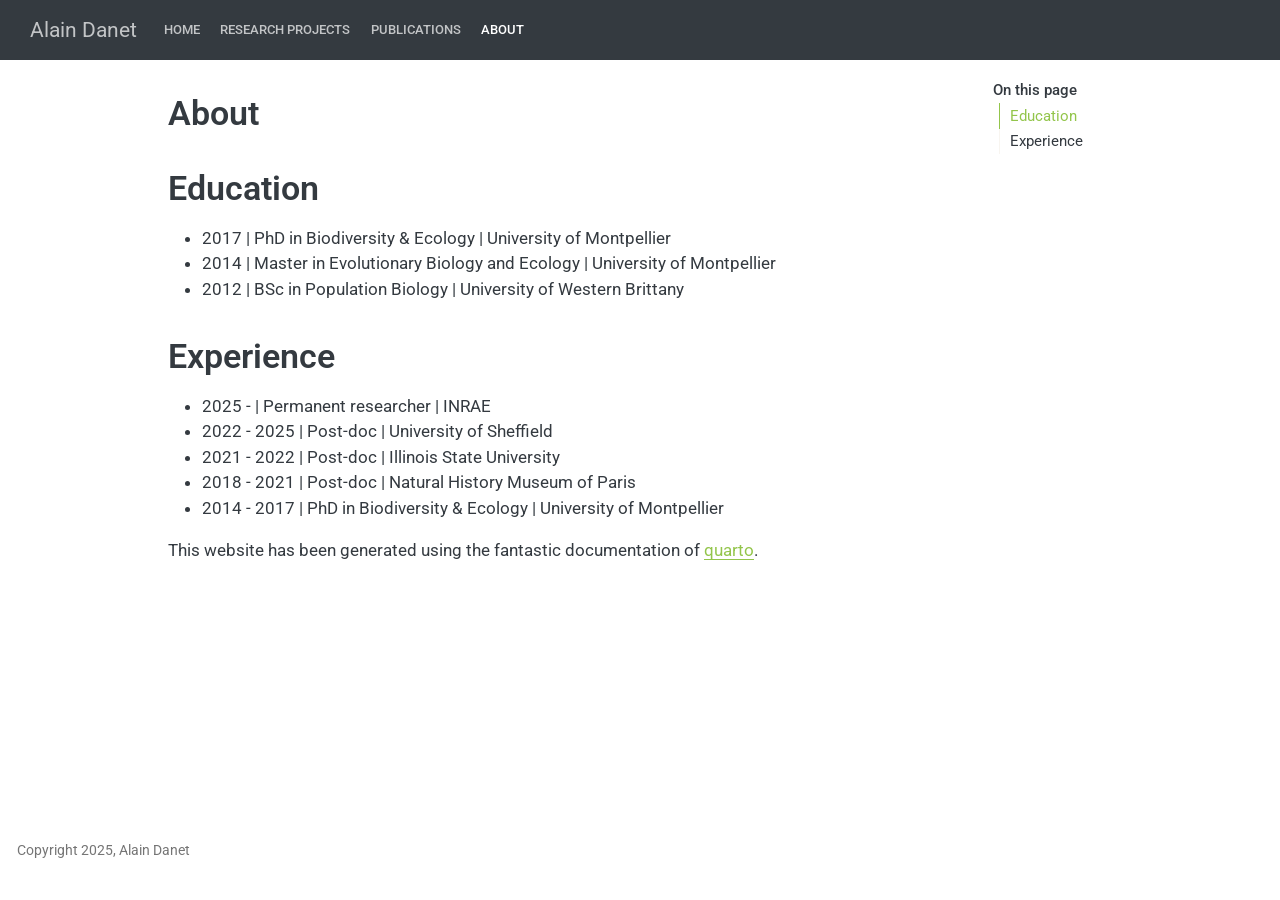
==== docs/about.html @ 9a88ab3a "first launch of website" ====
<!DOCTYPE html>
<html xmlns="http://www.w3.org/1999/xhtml" lang="en" xml:lang="en"><head>

<meta charset="utf-8">
<meta name="generator" content="quarto-1.4.549">

<meta name="viewport" content="width=device-width, initial-scale=1.0, user-scalable=yes">


<title>Alain Danet - About</title>
<style>
code{white-space: pre-wrap;}
span.smallcaps{font-variant: small-caps;}
div.columns{display: flex; gap: min(4vw, 1.5em);}
div.column{flex: auto; overflow-x: auto;}
div.hanging-indent{margin-left: 1.5em; text-indent: -1.5em;}
ul.task-list{list-style: none;}
ul.task-list li input[type="checkbox"] {
  width: 0.8em;
  margin: 0 0.8em 0.2em -1em; /* quarto-specific, see https://github.com/quarto-dev/quarto-cli/issues/4556 */ 
  vertical-align: middle;
}
</style>


<script src="site_libs/quarto-nav/quarto-nav.js"></script>
<script src="site_libs/quarto-nav/headroom.min.js"></script>
<script src="site_libs/clipboard/clipboard.min.js"></script>
<script src="site_libs/quarto-search/autocomplete.umd.js"></script>
<script src="site_libs/quarto-search/fuse.min.js"></script>
<script src="site_libs/quarto-search/quarto-search.js"></script>
<meta name="quarto:offset" content="./">
<link href="./img/logo.png" rel="icon" type="image/png">
<script src="site_libs/quarto-html/quarto.js"></script>
<script src="site_libs/quarto-html/popper.min.js"></script>
<script src="site_libs/quarto-html/tippy.umd.min.js"></script>
<script src="site_libs/quarto-html/anchor.min.js"></script>
<link href="site_libs/quarto-html/tippy.css" rel="stylesheet">
<link href="site_libs/quarto-html/quarto-syntax-highlighting.css" rel="stylesheet" id="quarto-text-highlighting-styles">
<script src="site_libs/bootstrap/bootstrap.min.js"></script>
<link href="site_libs/bootstrap/bootstrap-icons.css" rel="stylesheet">
<link href="site_libs/bootstrap/bootstrap.min.css" rel="stylesheet" id="quarto-bootstrap" data-mode="light">
<script id="quarto-search-options" type="application/json">{
  "location": "navbar",
  "copy-button": false,
  "collapse-after": 3,
  "panel-placement": "end",
  "type": "overlay",
  "limit": 50,
  "keyboard-shortcut": [
    "f",
    "/",
    "s"
  ],
  "show-item-context": false,
  "language": {
    "search-no-results-text": "No results",
    "search-matching-documents-text": "matching documents",
    "search-copy-link-title": "Copy link to search",
    "search-hide-matches-text": "Hide additional matches",
    "search-more-match-text": "more match in this document",
    "search-more-matches-text": "more matches in this document",
    "search-clear-button-title": "Clear",
    "search-text-placeholder": "",
    "search-detached-cancel-button-title": "Cancel",
    "search-submit-button-title": "Submit",
    "search-label": "Search"
  }
}</script>


<link rel="stylesheet" href="styles.css">
</head>

<body class="nav-fixed">

<div id="quarto-search-results"></div>
  <header id="quarto-header" class="headroom fixed-top">
    <nav class="navbar navbar-expand-lg " data-bs-theme="dark">
      <div class="navbar-container container-fluid">
      <div class="navbar-brand-container mx-auto">
    <a class="navbar-brand" href="./index.html">
    <span class="navbar-title">Alain Danet</span>
    </a>
  </div>
            <div id="quarto-search" class="" title="Search"></div>
          <button class="navbar-toggler" type="button" data-bs-toggle="collapse" data-bs-target="#navbarCollapse" aria-controls="navbarCollapse" aria-expanded="false" aria-label="Toggle navigation" onclick="if (window.quartoToggleHeadroom) { window.quartoToggleHeadroom(); }">
  <span class="navbar-toggler-icon"></span>
</button>
          <div class="collapse navbar-collapse" id="navbarCollapse">
            <ul class="navbar-nav navbar-nav-scroll me-auto">
  <li class="nav-item">
    <a class="nav-link" href="./index.html"> 
<span class="menu-text">Home</span></a>
  </li>  
  <li class="nav-item">
    <a class="nav-link" href="./project.html"> 
<span class="menu-text">Research projects</span></a>
  </li>  
  <li class="nav-item">
    <a class="nav-link" href="./publications.html"> 
<span class="menu-text">Publications</span></a>
  </li>  
  <li class="nav-item">
    <a class="nav-link active" href="./about.html" aria-current="page"> 
<span class="menu-text">About</span></a>
  </li>  
</ul>
          </div> <!-- /navcollapse -->
          <div class="quarto-navbar-tools">
</div>
      </div> <!-- /container-fluid -->
    </nav>
</header>
<!-- content -->
<div id="quarto-content" class="quarto-container page-columns page-rows-contents page-layout-article page-navbar">
<!-- sidebar -->
<!-- margin-sidebar -->
    <div id="quarto-margin-sidebar" class="sidebar margin-sidebar">
        <nav id="TOC" role="doc-toc" class="toc-active">
    <h2 id="toc-title">On this page</h2>
   
  <ul>
  <li><a href="#education" id="toc-education" class="nav-link active" data-scroll-target="#education">Education</a></li>
  <li><a href="#experience" id="toc-experience" class="nav-link" data-scroll-target="#experience">Experience</a></li>
  </ul>
</nav>
    </div>
<!-- main -->
<main class="content" id="quarto-document-content">

<header id="title-block-header" class="quarto-title-block default">
<div class="quarto-title">
<h1 class="title">About</h1>
</div>



<div class="quarto-title-meta">

    
  
    
  </div>
  


</header>


<section id="education" class="level1">
<h1>Education</h1>
<ul>
<li>2017 | PhD in Biodiversity &amp; Ecology | University of Montpellier</li>
<li>2014 | Master in Evolutionary Biology and Ecology | University of Montpellier</li>
<li>2012 | BSc in Population Biology | University of Western Brittany</li>
</ul>
</section>
<section id="experience" class="level1">
<h1>Experience</h1>
<ul>
<li>2025 - | Permanent researcher | INRAE</li>
<li>2022 - 2025 | Post-doc | University of Sheffield</li>
<li>2021 - 2022 | Post-doc | Illinois State University</li>
<li>2018 - 2021 | Post-doc | Natural History Museum of Paris</li>
<li>2014 - 2017 | PhD in Biodiversity &amp; Ecology | University of Montpellier</li>
</ul>
<p>This website has been generated using the fantastic documentation of <a href="https://quarto.org/docs/websites/">quarto</a>.</p>


</section>

</main> <!-- /main -->
<script id="quarto-html-after-body" type="application/javascript">
window.document.addEventListener("DOMContentLoaded", function (event) {
  const toggleBodyColorMode = (bsSheetEl) => {
    const mode = bsSheetEl.getAttribute("data-mode");
    const bodyEl = window.document.querySelector("body");
    if (mode === "dark") {
      bodyEl.classList.add("quarto-dark");
      bodyEl.classList.remove("quarto-light");
    } else {
      bodyEl.classList.add("quarto-light");
      bodyEl.classList.remove("quarto-dark");
    }
  }
  const toggleBodyColorPrimary = () => {
    const bsSheetEl = window.document.querySelector("link#quarto-bootstrap");
    if (bsSheetEl) {
      toggleBodyColorMode(bsSheetEl);
    }
  }
  toggleBodyColorPrimary();  
  const icon = "";
  const anchorJS = new window.AnchorJS();
  anchorJS.options = {
    placement: 'right',
    icon: icon
  };
  anchorJS.add('.anchored');
  const isCodeAnnotation = (el) => {
    for (const clz of el.classList) {
      if (clz.startsWith('code-annotation-')) {                     
        return true;
      }
    }
    return false;
  }
  const clipboard = new window.ClipboardJS('.code-copy-button', {
    text: function(trigger) {
      const codeEl = trigger.previousElementSibling.cloneNode(true);
      for (const childEl of codeEl.children) {
        if (isCodeAnnotation(childEl)) {
          childEl.remove();
        }
      }
      return codeEl.innerText;
    }
  });
  clipboard.on('success', function(e) {
    // button target
    const button = e.trigger;
    // don't keep focus
    button.blur();
    // flash "checked"
    button.classList.add('code-copy-button-checked');
    var currentTitle = button.getAttribute("title");
    button.setAttribute("title", "Copied!");
    let tooltip;
    if (window.bootstrap) {
      button.setAttribute("data-bs-toggle", "tooltip");
      button.setAttribute("data-bs-placement", "left");
      button.setAttribute("data-bs-title", "Copied!");
      tooltip = new bootstrap.Tooltip(button, 
        { trigger: "manual", 
          customClass: "code-copy-button-tooltip",
          offset: [0, -8]});
      tooltip.show();    
    }
    setTimeout(function() {
      if (tooltip) {
        tooltip.hide();
        button.removeAttribute("data-bs-title");
        button.removeAttribute("data-bs-toggle");
        button.removeAttribute("data-bs-placement");
      }
      button.setAttribute("title", currentTitle);
      button.classList.remove('code-copy-button-checked');
    }, 1000);
    // clear code selection
    e.clearSelection();
  });
  function tippyHover(el, contentFn, onTriggerFn, onUntriggerFn) {
    const config = {
      allowHTML: true,
      maxWidth: 500,
      delay: 100,
      arrow: false,
      appendTo: function(el) {
          return el.parentElement;
      },
      interactive: true,
      interactiveBorder: 10,
      theme: 'quarto',
      placement: 'bottom-start',
    };
    if (contentFn) {
      config.content = contentFn;
    }
    if (onTriggerFn) {
      config.onTrigger = onTriggerFn;
    }
    if (onUntriggerFn) {
      config.onUntrigger = onUntriggerFn;
    }
    window.tippy(el, config); 
  }
  const noterefs = window.document.querySelectorAll('a[role="doc-noteref"]');
  for (var i=0; i<noterefs.length; i++) {
    const ref = noterefs[i];
    tippyHover(ref, function() {
      // use id or data attribute instead here
      let href = ref.getAttribute('data-footnote-href') || ref.getAttribute('href');
      try { href = new URL(href).hash; } catch {}
      const id = href.replace(/^#\/?/, "");
      const note = window.document.getElementById(id);
      return note.innerHTML;
    });
  }
  const xrefs = window.document.querySelectorAll('a.quarto-xref');
  const processXRef = (id, note) => {
    // Strip column container classes
    const stripColumnClz = (el) => {
      el.classList.remove("page-full", "page-columns");
      if (el.children) {
        for (const child of el.children) {
          stripColumnClz(child);
        }
      }
    }
    stripColumnClz(note)
    if (id === null || id.startsWith('sec-')) {
      // Special case sections, only their first couple elements
      const container = document.createElement("div");
      if (note.children && note.children.length > 2) {
        container.appendChild(note.children[0].cloneNode(true));
        for (let i = 1; i < note.children.length; i++) {
          const child = note.children[i];
          if (child.tagName === "P" && child.innerText === "") {
            continue;
          } else {
            container.appendChild(child.cloneNode(true));
            break;
          }
        }
        if (window.Quarto?.typesetMath) {
          window.Quarto.typesetMath(container);
        }
        return container.innerHTML
      } else {
        if (window.Quarto?.typesetMath) {
          window.Quarto.typesetMath(note);
        }
        return note.innerHTML;
      }
    } else {
      // Remove any anchor links if they are present
      const anchorLink = note.querySelector('a.anchorjs-link');
      if (anchorLink) {
        anchorLink.remove();
      }
      if (window.Quarto?.typesetMath) {
        window.Quarto.typesetMath(note);
      }
      // TODO in 1.5, we should make sure this works without a callout special case
      if (note.classList.contains("callout")) {
        return note.outerHTML;
      } else {
        return note.innerHTML;
      }
    }
  }
  for (var i=0; i<xrefs.length; i++) {
    const xref = xrefs[i];
    tippyHover(xref, undefined, function(instance) {
      instance.disable();
      let url = xref.getAttribute('href');
      let hash = undefined; 
      if (url.startsWith('#')) {
        hash = url;
      } else {
        try { hash = new URL(url).hash; } catch {}
      }
      if (hash) {
        const id = hash.replace(/^#\/?/, "");
        const note = window.document.getElementById(id);
        if (note !== null) {
          try {
            const html = processXRef(id, note.cloneNode(true));
            instance.setContent(html);
          } finally {
            instance.enable();
            instance.show();
          }
        } else {
          // See if we can fetch this
          fetch(url.split('#')[0])
          .then(res => res.text())
          .then(html => {
            const parser = new DOMParser();
            const htmlDoc = parser.parseFromString(html, "text/html");
            const note = htmlDoc.getElementById(id);
            if (note !== null) {
              const html = processXRef(id, note);
              instance.setContent(html);
            } 
          }).finally(() => {
            instance.enable();
            instance.show();
          });
        }
      } else {
        // See if we can fetch a full url (with no hash to target)
        // This is a special case and we should probably do some content thinning / targeting
        fetch(url)
        .then(res => res.text())
        .then(html => {
          const parser = new DOMParser();
          const htmlDoc = parser.parseFromString(html, "text/html");
          const note = htmlDoc.querySelector('main.content');
          if (note !== null) {
            // This should only happen for chapter cross references
            // (since there is no id in the URL)
            // remove the first header
            if (note.children.length > 0 && note.children[0].tagName === "HEADER") {
              note.children[0].remove();
            }
            const html = processXRef(null, note);
            instance.setContent(html);
          } 
        }).finally(() => {
          instance.enable();
          instance.show();
        });
      }
    }, function(instance) {
    });
  }
      let selectedAnnoteEl;
      const selectorForAnnotation = ( cell, annotation) => {
        let cellAttr = 'data-code-cell="' + cell + '"';
        let lineAttr = 'data-code-annotation="' +  annotation + '"';
        const selector = 'span[' + cellAttr + '][' + lineAttr + ']';
        return selector;
      }
      const selectCodeLines = (annoteEl) => {
        const doc = window.document;
        const targetCell = annoteEl.getAttribute("data-target-cell");
        const targetAnnotation = annoteEl.getAttribute("data-target-annotation");
        const annoteSpan = window.document.querySelector(selectorForAnnotation(targetCell, targetAnnotation));
        const lines = annoteSpan.getAttribute("data-code-lines").split(",");
        const lineIds = lines.map((line) => {
          return targetCell + "-" + line;
        })
        let top = null;
        let height = null;
        let parent = null;
        if (lineIds.length > 0) {
            //compute the position of the single el (top and bottom and make a div)
            const el = window.document.getElementById(lineIds[0]);
            top = el.offsetTop;
            height = el.offsetHeight;
            parent = el.parentElement.parentElement;
          if (lineIds.length > 1) {
            const lastEl = window.document.getElementById(lineIds[lineIds.length - 1]);
            const bottom = lastEl.offsetTop + lastEl.offsetHeight;
            height = bottom - top;
          }
          if (top !== null && height !== null && parent !== null) {
            // cook up a div (if necessary) and position it 
            let div = window.document.getElementById("code-annotation-line-highlight");
            if (div === null) {
              div = window.document.createElement("div");
              div.setAttribute("id", "code-annotation-line-highlight");
              div.style.position = 'absolute';
              parent.appendChild(div);
            }
            div.style.top = top - 2 + "px";
            div.style.height = height + 4 + "px";
            div.style.left = 0;
            let gutterDiv = window.document.getElementById("code-annotation-line-highlight-gutter");
            if (gutterDiv === null) {
              gutterDiv = window.document.createElement("div");
              gutterDiv.setAttribute("id", "code-annotation-line-highlight-gutter");
              gutterDiv.style.position = 'absolute';
              const codeCell = window.document.getElementById(targetCell);
              const gutter = codeCell.querySelector('.code-annotation-gutter');
              gutter.appendChild(gutterDiv);
            }
            gutterDiv.style.top = top - 2 + "px";
            gutterDiv.style.height = height + 4 + "px";
          }
          selectedAnnoteEl = annoteEl;
        }
      };
      const unselectCodeLines = () => {
        const elementsIds = ["code-annotation-line-highlight", "code-annotation-line-highlight-gutter"];
        elementsIds.forEach((elId) => {
          const div = window.document.getElementById(elId);
          if (div) {
            div.remove();
          }
        });
        selectedAnnoteEl = undefined;
      };
        // Handle positioning of the toggle
    window.addEventListener(
      "resize",
      throttle(() => {
        elRect = undefined;
        if (selectedAnnoteEl) {
          selectCodeLines(selectedAnnoteEl);
        }
      }, 10)
    );
    function throttle(fn, ms) {
    let throttle = false;
    let timer;
      return (...args) => {
        if(!throttle) { // first call gets through
            fn.apply(this, args);
            throttle = true;
        } else { // all the others get throttled
            if(timer) clearTimeout(timer); // cancel #2
            timer = setTimeout(() => {
              fn.apply(this, args);
              timer = throttle = false;
            }, ms);
        }
      };
    }
      // Attach click handler to the DT
      const annoteDls = window.document.querySelectorAll('dt[data-target-cell]');
      for (const annoteDlNode of annoteDls) {
        annoteDlNode.addEventListener('click', (event) => {
          const clickedEl = event.target;
          if (clickedEl !== selectedAnnoteEl) {
            unselectCodeLines();
            const activeEl = window.document.querySelector('dt[data-target-cell].code-annotation-active');
            if (activeEl) {
              activeEl.classList.remove('code-annotation-active');
            }
            selectCodeLines(clickedEl);
            clickedEl.classList.add('code-annotation-active');
          } else {
            // Unselect the line
            unselectCodeLines();
            clickedEl.classList.remove('code-annotation-active');
          }
        });
      }
  const findCites = (el) => {
    const parentEl = el.parentElement;
    if (parentEl) {
      const cites = parentEl.dataset.cites;
      if (cites) {
        return {
          el,
          cites: cites.split(' ')
        };
      } else {
        return findCites(el.parentElement)
      }
    } else {
      return undefined;
    }
  };
  var bibliorefs = window.document.querySelectorAll('a[role="doc-biblioref"]');
  for (var i=0; i<bibliorefs.length; i++) {
    const ref = bibliorefs[i];
    const citeInfo = findCites(ref);
    if (citeInfo) {
      tippyHover(citeInfo.el, function() {
        var popup = window.document.createElement('div');
        citeInfo.cites.forEach(function(cite) {
          var citeDiv = window.document.createElement('div');
          citeDiv.classList.add('hanging-indent');
          citeDiv.classList.add('csl-entry');
          var biblioDiv = window.document.getElementById('ref-' + cite);
          if (biblioDiv) {
            citeDiv.innerHTML = biblioDiv.innerHTML;
          }
          popup.appendChild(citeDiv);
        });
        return popup.innerHTML;
      });
    }
  }
});
</script>
</div> <!-- /content -->
<footer class="footer">
  <div class="nav-footer">
    <div class="nav-footer-left">
<p>Copyright 2025, Alain Danet</p>
</div>   
    <div class="nav-footer-center">
      &nbsp;
    </div>
    <div class="nav-footer-right">
      <ul class="footer-items list-unstyled">
    <li class="nav-item compact">
    <a class="nav-link" href="https://github.com/alaindanet">
      <i class="bi bi-github" role="img">
</i> 
    </a>
  </li>  
</ul>
    </div>
  </div>
</footer>




</body></html>
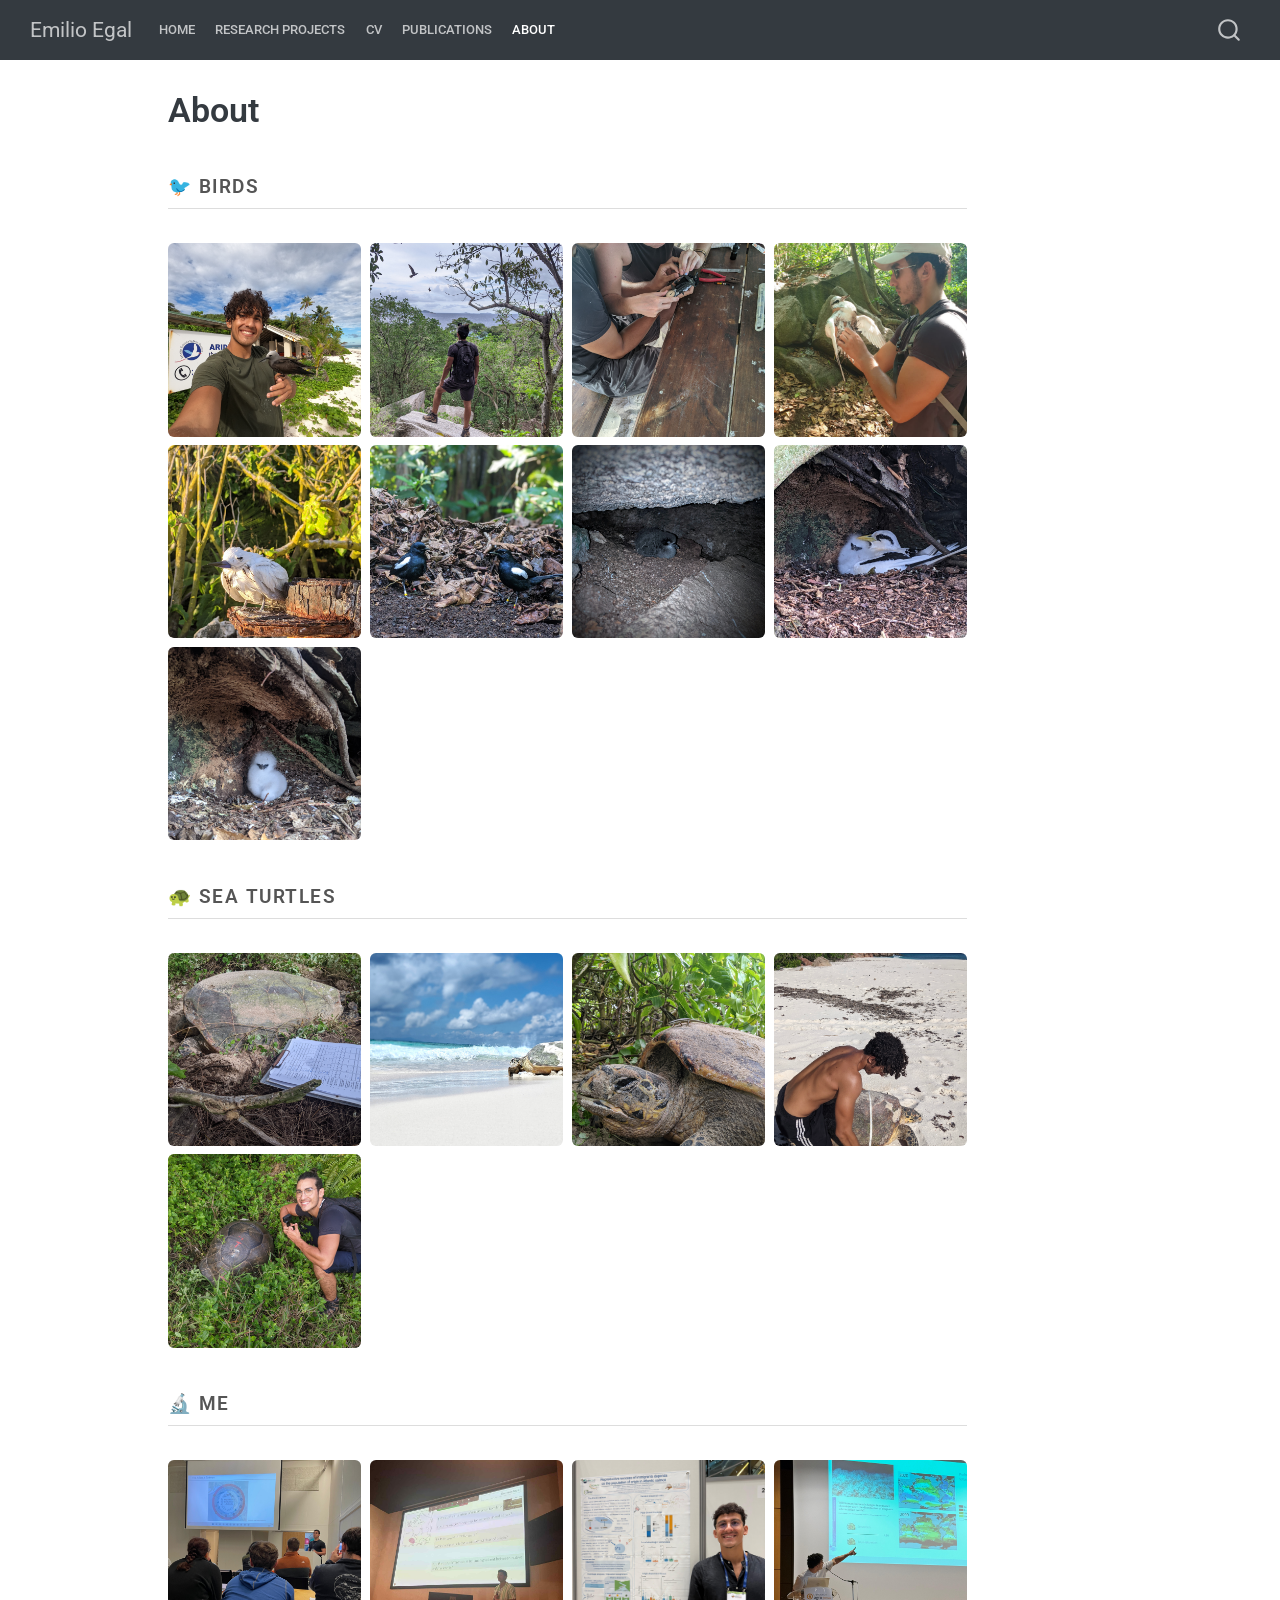
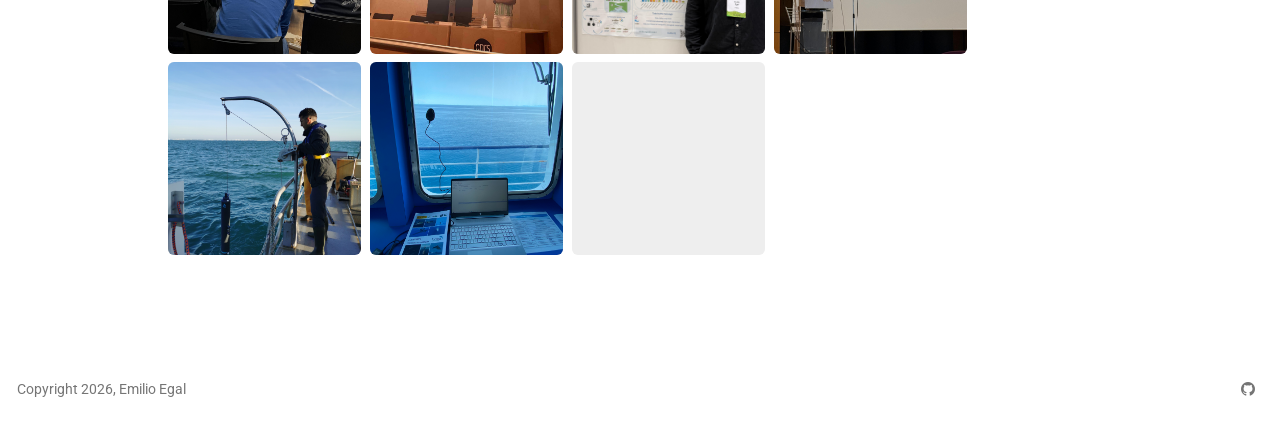
==== commit bf6fefad: "Update website" ====
--- a/docs/about.html
+++ b/docs/about.html
@@ -7,7 +7,7 @@
 <meta name="viewport" content="width=device-width, initial-scale=1.0, user-scalable=yes">
 
 
-<title>Alain Danet - About</title>
+<title>Emilio Egal - About</title>
 <style>
 code{white-space: pre-wrap;}
 span.smallcaps{font-variant: small-caps;}
@@ -30,7 +30,7 @@
 <script src="site_libs/quarto-search/fuse.min.js"></script>
 <script src="site_libs/quarto-search/quarto-search.js"></script>
 <meta name="quarto:offset" content="./">
-<link href="./img/logo.png" rel="icon" type="image/png">
+<link href="./img/dna_logo.png" rel="icon" type="image/png">
 <script src="site_libs/quarto-html/quarto.js"></script>
 <script src="site_libs/quarto-html/popper.min.js"></script>
 <script src="site_libs/quarto-html/tippy.umd.min.js"></script>
@@ -80,7 +80,7 @@
       <div class="navbar-container container-fluid">
       <div class="navbar-brand-container mx-auto">
     <a class="navbar-brand" href="./index.html">
-    <span class="navbar-title">Alain Danet</span>
+    <span class="navbar-title">Emilio Egal</span>
     </a>
   </div>
             <div id="quarto-search" class="" title="Search"></div>
@@ -96,6 +96,10 @@
   <li class="nav-item">
     <a class="nav-link" href="./project.html"> 
 <span class="menu-text">Research projects</span></a>
+  </li>  
+  <li class="nav-item">
+    <a class="nav-link" href="./CV.html"> 
+<span class="menu-text">CV</span></a>
   </li>  
   <li class="nav-item">
     <a class="nav-link" href="./publications.html"> 
@@ -117,14 +121,7 @@
 <!-- sidebar -->
 <!-- margin-sidebar -->
     <div id="quarto-margin-sidebar" class="sidebar margin-sidebar">
-        <nav id="TOC" role="doc-toc" class="toc-active">
-    <h2 id="toc-title">On this page</h2>
-   
-  <ul>
-  <li><a href="#education" id="toc-education" class="nav-link active" data-scroll-target="#education">Education</a></li>
-  <li><a href="#experience" id="toc-experience" class="nav-link" data-scroll-target="#experience">Experience</a></li>
-  </ul>
-</nav>
+        
     </div>
 <!-- main -->
 <main class="content" id="quarto-document-content">
@@ -148,27 +145,299 @@
 </header>
 
 
-<section id="education" class="level1">
-<h1>Education</h1>
-<ul>
-<li>2017 | PhD in Biodiversity &amp; Ecology | University of Montpellier</li>
-<li>2014 | Master in Evolutionary Biology and Ecology | University of Montpellier</li>
-<li>2012 | BSc in Population Biology | University of Western Brittany</li>
-</ul>
-</section>
-<section id="experience" class="level1">
-<h1>Experience</h1>
-<ul>
-<li>2025 - | Permanent researcher | INRAE</li>
-<li>2022 - 2025 | Post-doc | University of Sheffield</li>
-<li>2021 - 2022 | Post-doc | Illinois State University</li>
-<li>2018 - 2021 | Post-doc | Natural History Museum of Paris</li>
-<li>2014 - 2017 | PhD in Biodiversity &amp; Ecology | University of Montpellier</li>
-</ul>
-<p>This website has been generated using the fantastic documentation of <a href="https://quarto.org/docs/websites/">quarto</a>.</p>
-
-
-</section>
+<style>
+/* ── Gallery grid ── */
+.photo-gallery {
+  display: grid;
+  grid-template-columns: repeat(4, 1fr);
+  gap: 0.5rem;
+  margin: 2rem 0;
+}
+
+.gallery-section-title {
+  font-size: 1.1rem;
+  font-weight: 600;
+  color: #555;
+  text-transform: uppercase;
+  letter-spacing: 0.08em;
+  margin: 2.5rem 0 0.75rem 0;
+  padding-bottom: 0.4rem;
+  border-bottom: 1px solid #ddd;
+}
+
+.gallery-item {
+  position: relative;
+  overflow: hidden;
+  border-radius: 6px;
+  cursor: pointer;
+  aspect-ratio: 1 / 1;
+  background: #eee;
+}
+
+.gallery-item img {
+  width: 100%;
+  height: 100%;
+  object-fit: cover;
+  transition: transform 0.3s ease;
+  display: block;
+}
+
+.gallery-item:hover img {
+  transform: scale(1.05);
+}
+
+/* ── Lightbox ── */
+.lightbox-overlay {
+  display: none;
+  position: fixed;
+  inset: 0;
+  background: rgba(0,0,0,0.88);
+  z-index: 9999;
+  justify-content: center;
+  align-items: center;
+  flex-direction: column;
+  padding: 1.5rem;
+}
+
+.lightbox-overlay.active {
+  display: flex;
+}
+
+.lightbox-overlay img {
+  max-width: 90vw;
+  max-height: 78vh;
+  border-radius: 8px;
+  object-fit: contain;
+  box-shadow: 0 20px 60px rgba(0,0,0,0.6);
+}
+
+.lightbox-caption {
+  color: #e8e8e8;
+  font-size: 0.95rem;
+  margin-top: 1rem;
+  text-align: center;
+  max-width: 600px;
+  line-height: 1.5;
+  font-style: italic;
+}
+
+.lightbox-close {
+  position: fixed;
+  top: 1.2rem;
+  right: 1.5rem;
+  background: none;
+  border: none;
+  color: white;
+  font-size: 2rem;
+  cursor: pointer;
+  line-height: 1;
+  opacity: 0.8;
+  transition: opacity 0.2s;
+}
+
+.lightbox-close:hover { opacity: 1; }
+
+.lightbox-nav {
+  position: fixed;
+  top: 50%;
+  transform: translateY(-50%);
+  background: rgba(255,255,255,0.12);
+  border: none;
+  color: white;
+  font-size: 2rem;
+  padding: 0.5rem 1rem;
+  border-radius: 4px;
+  cursor: pointer;
+  transition: background 0.2s;
+}
+.lightbox-nav:hover { background: rgba(255,255,255,0.25); }
+.lightbox-nav.prev { left: 1rem; }
+.lightbox-nav.next { right: 1rem; }
+
+@media (max-width: 768px) {
+  .photo-gallery { grid-template-columns: repeat(2, 1fr); }
+}
+</style>
+
+<!-- ── BIRDS ── -->
+<p class="gallery-section-title">🐦 Birds</p>
+<div class="photo-gallery">
+  <div class="gallery-item" onclick="openLightbox(0)">
+    <img src="about/me_and_brownnoddy.JPG" alt="Me and a brown noddy" loading="lazy">
+  </div>
+  <div class="gallery-item" onclick="openLightbox(1)">
+    <img src="about/me_lookingatbird.jpg" alt="Observing birds in the field" loading="lazy">
+  </div>
+  <div class="gallery-item" onclick="openLightbox(2)">
+    <img src="about/save_chick_bird.jpg" alt="Saving a chick" loading="lazy">
+  </div>
+  <div class="gallery-item" onclick="openLightbox(3)">
+    <img src="about/me_and_whitetailedtropicbird.jpg" alt="White-tailed tropicbird" loading="lazy">
+  </div>
+  <div class="gallery-item" onclick="openLightbox(4)">
+    <img src="about/fairytern_and_pisonia.jpg" alt="Fairy tern and pisonia tree" loading="lazy">
+  </div>
+  <div class="gallery-item" onclick="openLightbox(5)">
+    <img src="about/seychellesmagpierobin.jpg" alt="Seychelles magpie-robin" loading="lazy">
+  </div>
+  <div class="gallery-item" onclick="openLightbox(6)">
+    <img src="about/tropical_shearwater_chick.jpg" alt="Tropical shearwater chick" loading="lazy">
+  </div>
+  <div class="gallery-item" onclick="openLightbox(7)">
+    <img src="about/white_tailedtropicbird_adultandchick.jpg" alt="White-tailed tropicbird adult and chick" loading="lazy">
+  </div>
+  <div class="gallery-item" onclick="openLightbox(8)">
+    <img src="about/whitetailedtropicbird_chick.jpg" alt="White-tailed tropicbird chick" loading="lazy">
+  </div>
+</div>
+
+<!-- ── TURTLES ── -->
+<p class="gallery-section-title">🐢 Sea Turtles</p>
+<div class="photo-gallery">
+  <div class="gallery-item" onclick="openLightbox(9)">
+    <img src="about/hawksbill turtle.jpg" alt="Hawksbill turtle" loading="lazy">
+  </div>
+  <div class="gallery-item" onclick="openLightbox(10)">
+    <img src="about/hawksbill_turtle.jpg" alt="Hawksbill turtle close-up" loading="lazy">
+  </div>
+  <div class="gallery-item" onclick="openLightbox(11)">
+    <img src="about/hawksbillturtle_and_lizard.jpg" alt="Hawksbill turtle and lizard" loading="lazy">
+  </div>
+  <div class="gallery-item" onclick="openLightbox(12)">
+    <img src="about/monitoring_hackswbillturtle.jpg" alt="Monitoring hawksbill turtles" loading="lazy">
+  </div>
+  <div class="gallery-item" onclick="openLightbox(13)">
+    <img src="about/me_and_giantaldabratortoise.jpg" alt="Me and a giant Aldabra tortoise" loading="lazy">
+  </div>
+</div>
+
+<!-- ── Me ── -->
+<p class="gallery-section-title">🔬 Me </p>
+<div class="photo-gallery">
+  <div class="gallery-item" onclick="openLightbox(14)">
+    <img src="about/nowpas_oral.jpeg" alt="Oral presentation at NOWPAS" loading="lazy">
+  </div>
+  <div class="gallery-item" onclick="openLightbox(15)">
+    <img src="about/ecology_andbehaviour.jpg" alt="Ecology and Behaviour conference" loading="lazy">
+  </div>
+  <div class="gallery-item" onclick="openLightbox(16)">
+    <img src="about/eseb_poster.jpeg" alt="ESEB poster session" loading="lazy">
+  </div>
+  <div class="gallery-item" onclick="openLightbox(17)">
+    <img src="about/cours_instituagro.jpeg" alt="Teaching at Institut Agro" loading="lazy">
+  </div>
+  <div class="gallery-item" onclick="openLightbox(18)">
+    <img src="about/fieldwork_boat_niskin.JPG" alt="Field work — Niskin bottle sampling" loading="lazy">
+  </div>
+  <div class="gallery-item" onclick="openLightbox(19)">
+    <img src="about/monitoring_cetaceans.jpg" alt="Monitoring cetaceans" loading="lazy">
+  </div>
+   <div class="gallery-item" onclick="openLightbox(20)">
+    <video autoplay="" muted="" loop="" playsinline="" style="width:100%;height:100%;object-fit:cover;">
+      <source src="about/Emilio Egal, décoder le comportement des saumons face au climat.mp4" type="video/mp4">
+    </video>
+  </div>
+</div>
+
+<!-- ── Lightbox overlay ── -->
+<div class="lightbox-overlay" id="lightbox" onclick="closeLightboxOnBg(event)">
+  <button class="lightbox-close" onclick="closeLightbox()">✕</button>
+  <button class="lightbox-nav prev" onclick="navigateLightbox(-1)">‹</button>
+  <img id="lightbox-img" src="" alt="">
+  <p class="lightbox-caption" id="lightbox-caption"></p>
+  <button class="lightbox-nav next" onclick="navigateLightbox(1)">›</button>
+</div>
+
+<script>
+const photos = [
+  // Birds
+  { src: "about/me_and_brownnoddy.JPG",                    caption: "With a brown noddy (Anous stolidus) — an unforgettable encounter on Aride Island, Seychelles." },
+  { src: "about/me_lookingatbird.jpg",                     caption: "Behavioural observation of seabirds during my volunteer research stay in Seychelles (2020–2021)." },
+  { src: "about/save_chick_bird.jpg",                      caption: "Helping to ring a Seychelles Magpie robin chick" },
+  { src: "about/me_and_whitetailedtropicbird.jpg",         caption: "Saving a white-tailed tropicbird (Phaethon lepturus) from bird-catcher tree (Pisonia grandis) seeds" },
+  { src: "about/fairytern_and_pisonia.jpg",                caption: "White fairy tern (Gygis alba) with bird-catcher tree (Pisonia grandis) seeds" },
+  { src: "about/seychellesmagpierobin.jpg",                caption: "The Seychelles magpie-robin (Copsychus sechellarum), a critically endangered species (was once one of the rarest birds in the world)"},
+  { src: "about/tropical_shearwater_chick.jpg",            caption: "Tropical shearwater chick (Puffinus bailloni) — seen during a census monitoring" },
+  { src: "about/white_tailedtropicbird_adultandchick.jpg", caption: "Adult and chick of white-tailed tropicbird (Phaethon lepturus)" },
+  { src: "about/whitetailedtropicbird_chick.jpg",          caption: "White-tailed tropicbird chick" },
+  // Turtles
+  { src: "about/hawksbill turtle.jpg",                     caption: "Hawksbill sea turtle (Eretmochelys imbricata) laying eggs" },
+  { src: "about/hawksbill_turtle.jpg",                     caption: "Back to ocean !" },
+  { src: "about/hawksbillturtle_and_lizard.jpg",           caption: "An unlikely encounter: a hawksbill turtle and a skink above its shell" },
+  { src: "about/monitoring_hackswbillturtle.jpg",          caption: "Hawksbill turtle monitoring — biometric measurements and tagging operations." },
+  { src: "about/me_and_giantaldabratortoise.jpg",          caption: "With a giant Aldabra tortoise (Aldabrachelys gigantea)" },
+  // Science & Teaching
+  { src: "about/nowpas_oral.jpeg",                         caption: "Oral presentation at the NOWPAS Workshop (Hólar, Iceland, February 2026) on fine-scale genetic structure in Atlantic salmon." },
+  { src: "about/ecology_andbehaviour.jpg",                 caption: "17th Ecology & Behaviour Conference (Montpellier, August 2025) — talk on reproductive success of dispersers in Atlantic salmon." },
+  { src: "about/eseb_poster.jpeg",                         caption: "Poster session at the European Society for Evolutionary Biology congress (ESEB, Barcelona, August 2025)." },
+  { src: "about/cours_instituagro.jpeg",                   caption: "Teaching at Institut Agro Rennes" },
+  { src: "about/fieldwork_boat_niskin.JPG",                caption: "At-sea sampling with a Niskin bottle during my Master 1" },
+  { src: "about/monitoring_cetaceans.jpg",                caption: "Cetacean monitoring off the coast of Mallorca during my internship at Tursiops Marine Research (2022)." },
+  { src: "about/Emilio Egal, décoder le comportement des saumons face au climat.mp4", caption: "Video interview — Decoding salmon behaviour facing climate change (INRAE, 2025).", isVideo: true },
+];
+
+let currentIndex = 0;
+
+function openLightbox(index) {
+  currentIndex = index;
+  updateLightbox();
+  document.getElementById("lightbox").classList.add("active");
+  document.body.style.overflow = "hidden";
+}
+
+function updateLightbox() {
+  const photo = photos[currentIndex];
+  const img = document.getElementById("lightbox-img");
+  let videoEl = document.getElementById("lightbox-video");
+
+  if (photo.isVideo) {
+    img.style.display = "none";
+    if (!videoEl) {
+      videoEl = document.createElement("video");
+      videoEl.id = "lightbox-video";
+      videoEl.controls = true;
+      videoEl.style.cssText = "max-width:90vw;max-height:78vh;border-radius:8px;";
+      img.parentNode.insertBefore(videoEl, img);
+    }
+    videoEl.src = photo.src;
+    videoEl.style.display = "block";
+    videoEl.play();
+  } else {
+    img.style.display = "block";
+    img.src = photo.src;
+    img.alt = photo.caption;
+    if (videoEl) { videoEl.pause(); videoEl.style.display = "none"; }
+  }
+
+  document.getElementById("lightbox-caption").textContent = photo.caption;
+}
+
+function closeLightbox() {
+  document.getElementById("lightbox").classList.remove("active");
+  document.body.style.overflow = "";
+  const videoEl = document.getElementById("lightbox-video");
+  if (videoEl) videoEl.pause();
+}
+
+function closeLightboxOnBg(event) {
+  if (event.target === document.getElementById("lightbox")) closeLightbox();
+}
+
+function navigateLightbox(dir) {
+  currentIndex = (currentIndex + dir + photos.length) % photos.length;
+  updateLightbox();
+}
+
+document.addEventListener("keydown", (e) => {
+  const lb = document.getElementById("lightbox");
+  if (!lb.classList.contains("active")) return;
+  if (e.key === "Escape") closeLightbox();
+  if (e.key === "ArrowRight") navigateLightbox(1);
+  if (e.key === "ArrowLeft") navigateLightbox(-1);
+});
+</script>
+
+
 
 </main> <!-- /main -->
 <script id="quarto-html-after-body" type="application/javascript">
@@ -562,7 +831,7 @@
 <footer class="footer">
   <div class="nav-footer">
     <div class="nav-footer-left">
-<p>Copyright 2025, Alain Danet</p>
+<p>Copyright 2026, Emilio Egal</p>
 </div>   
     <div class="nav-footer-center">
       &nbsp;
@@ -570,7 +839,7 @@
     <div class="nav-footer-right">
       <ul class="footer-items list-unstyled">
     <li class="nav-item compact">
-    <a class="nav-link" href="https://github.com/alaindanet">
+    <a class="nav-link" href="https://github.com/EmilioEgal">
       <i class="bi bi-github" role="img">
 </i> 
     </a>
--- a/docs/site_libs/quarto-html/quarto-syntax-highlighting.css
+++ b/docs/site_libs/quarto-html/quarto-syntax-highlighting.css
@@ -0,0 +1,203 @@
+/* quarto syntax highlight colors */
+:root {
+  --quarto-hl-ot-color: #003B4F;
+  --quarto-hl-at-color: #657422;
+  --quarto-hl-ss-color: #20794D;
+  --quarto-hl-an-color: #5E5E5E;
+  --quarto-hl-fu-color: #4758AB;
+  --quarto-hl-st-color: #20794D;
+  --quarto-hl-cf-color: #003B4F;
+  --quarto-hl-op-color: #5E5E5E;
+  --quarto-hl-er-color: #AD0000;
+  --quarto-hl-bn-color: #AD0000;
+  --quarto-hl-al-color: #AD0000;
+  --quarto-hl-va-color: #111111;
+  --quarto-hl-bu-color: inherit;
+  --quarto-hl-ex-color: inherit;
+  --quarto-hl-pp-color: #AD0000;
+  --quarto-hl-in-color: #5E5E5E;
+  --quarto-hl-vs-color: #20794D;
+  --quarto-hl-wa-color: #5E5E5E;
+  --quarto-hl-do-color: #5E5E5E;
+  --quarto-hl-im-color: #00769E;
+  --quarto-hl-ch-color: #20794D;
+  --quarto-hl-dt-color: #AD0000;
+  --quarto-hl-fl-color: #AD0000;
+  --quarto-hl-co-color: #5E5E5E;
+  --quarto-hl-cv-color: #5E5E5E;
+  --quarto-hl-cn-color: #8f5902;
+  --quarto-hl-sc-color: #5E5E5E;
+  --quarto-hl-dv-color: #AD0000;
+  --quarto-hl-kw-color: #003B4F;
+}
+
+/* other quarto variables */
+:root {
+  --quarto-font-monospace: SFMono-Regular, Menlo, Monaco, Consolas, "Liberation Mono", "Courier New", monospace;
+}
+
+pre > code.sourceCode > span {
+  color: #003B4F;
+}
+
+code span {
+  color: #003B4F;
+}
+
+code.sourceCode > span {
+  color: #003B4F;
+}
+
+div.sourceCode,
+div.sourceCode pre.sourceCode {
+  color: #003B4F;
+}
+
+code span.ot {
+  color: #003B4F;
+  font-style: inherit;
+}
+
+code span.at {
+  color: #657422;
+  font-style: inherit;
+}
+
+code span.ss {
+  color: #20794D;
+  font-style: inherit;
+}
+
+code span.an {
+  color: #5E5E5E;
+  font-style: inherit;
+}
+
+code span.fu {
+  color: #4758AB;
+  font-style: inherit;
+}
+
+code span.st {
+  color: #20794D;
+  font-style: inherit;
+}
+
+code span.cf {
+  color: #003B4F;
+  font-style: inherit;
+}
+
+code span.op {
+  color: #5E5E5E;
+  font-style: inherit;
+}
+
+code span.er {
+  color: #AD0000;
+  font-style: inherit;
+}
+
+code span.bn {
+  color: #AD0000;
+  font-style: inherit;
+}
+
+code span.al {
+  color: #AD0000;
+  font-style: inherit;
+}
+
+code span.va {
+  color: #111111;
+  font-style: inherit;
+}
+
+code span.bu {
+  font-style: inherit;
+}
+
+code span.ex {
+  font-style: inherit;
+}
+
+code span.pp {
+  color: #AD0000;
+  font-style: inherit;
+}
+
+code span.in {
+  color: #5E5E5E;
+  font-style: inherit;
+}
+
+code span.vs {
+  color: #20794D;
+  font-style: inherit;
+}
+
+code span.wa {
+  color: #5E5E5E;
+  font-style: italic;
+}
+
+code span.do {
+  color: #5E5E5E;
+  font-style: italic;
+}
+
+code span.im {
+  color: #00769E;
+  font-style: inherit;
+}
+
+code span.ch {
+  color: #20794D;
+  font-style: inherit;
+}
+
+code span.dt {
+  color: #AD0000;
+  font-style: inherit;
+}
+
+code span.fl {
+  color: #AD0000;
+  font-style: inherit;
+}
+
+code span.co {
+  color: #5E5E5E;
+  font-style: inherit;
+}
+
+code span.cv {
+  color: #5E5E5E;
+  font-style: italic;
+}
+
+code span.cn {
+  color: #8f5902;
+  font-style: inherit;
+}
+
+code span.sc {
+  color: #5E5E5E;
+  font-style: inherit;
+}
+
+code span.dv {
+  color: #AD0000;
+  font-style: inherit;
+}
+
+code span.kw {
+  color: #003B4F;
+  font-style: inherit;
+}
+
+.prevent-inlining {
+  content: "</";
+}
+
+/*# sourceMappingURL=debc5d5d77c3f9108843748ff7464032.css.map */
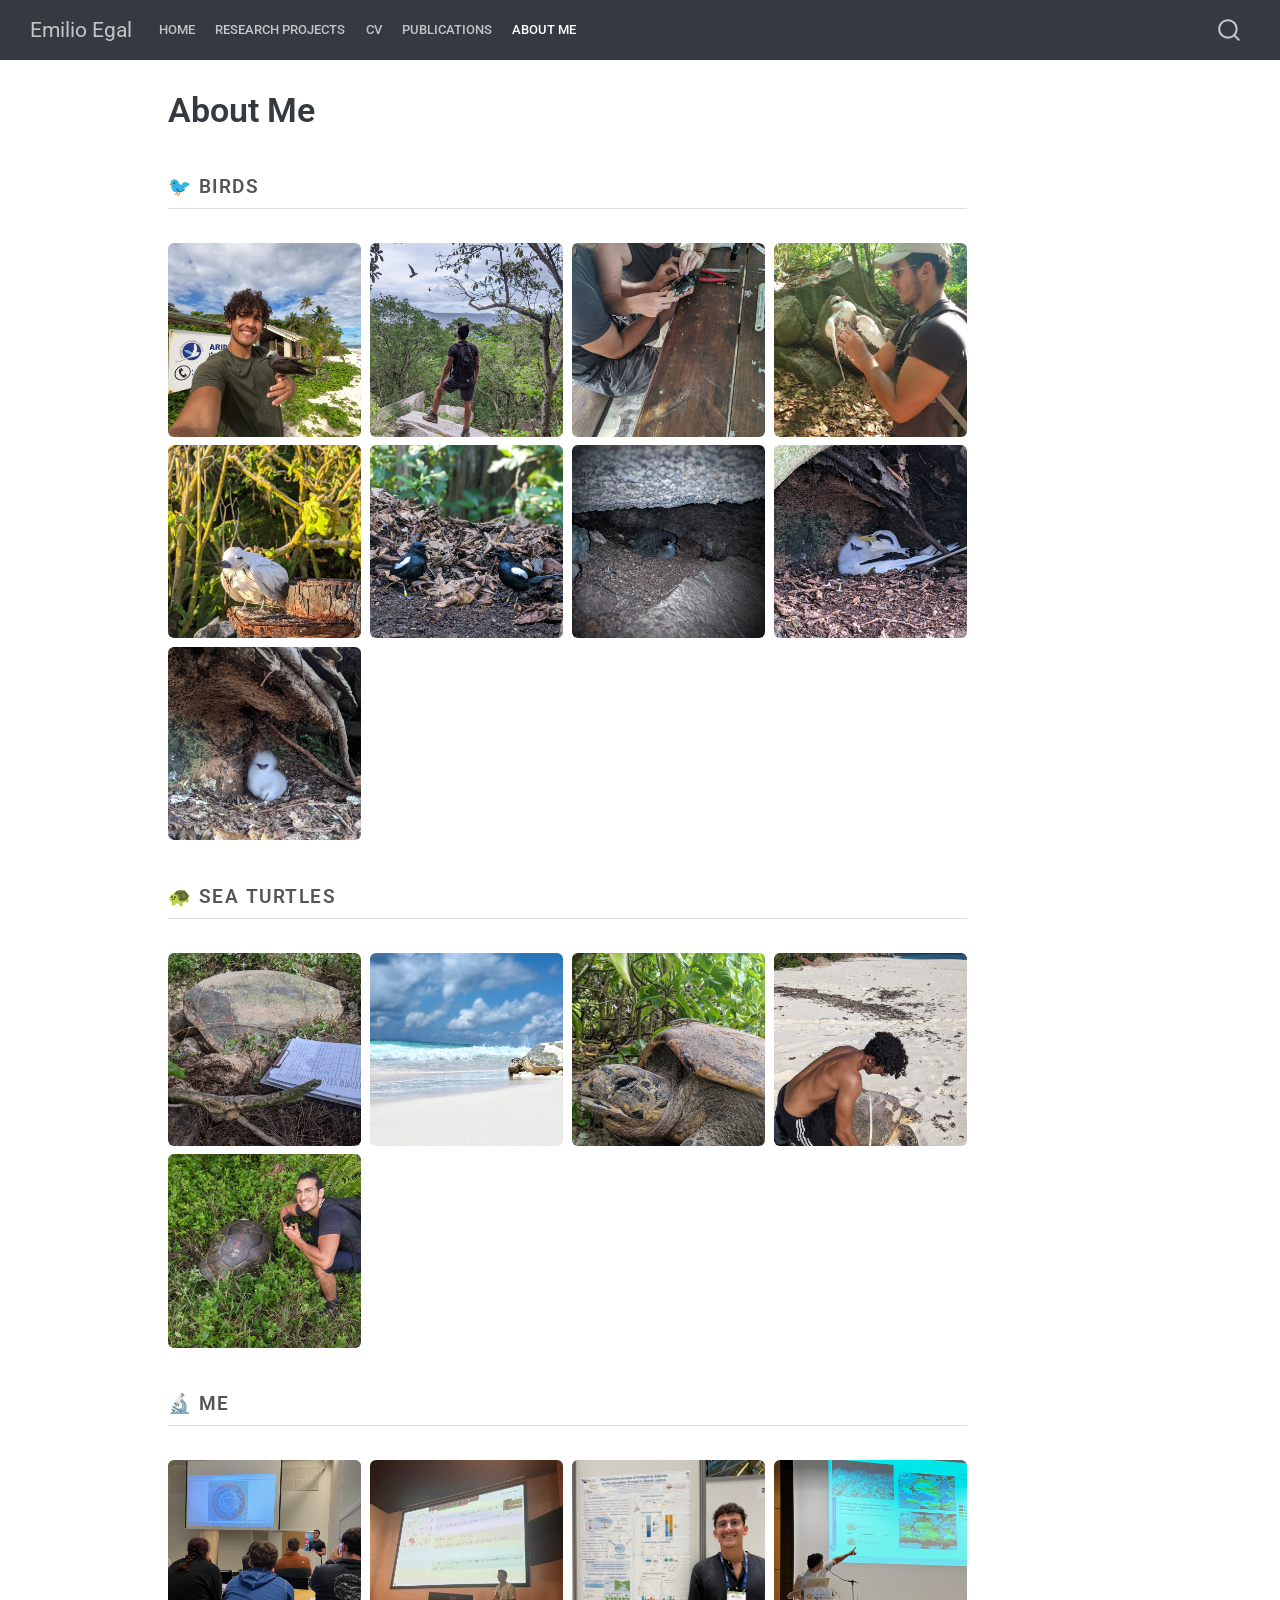
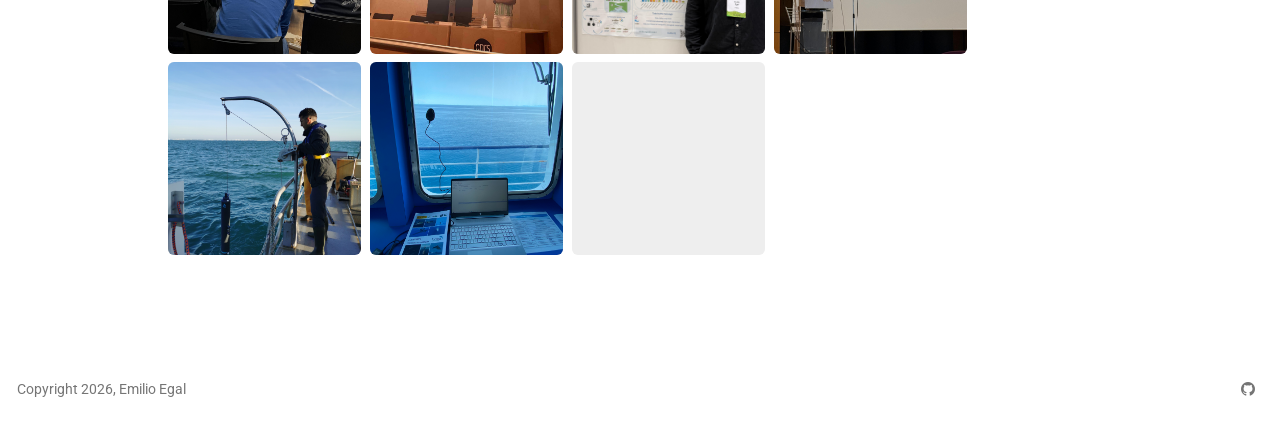
==== commit aa0de5cb: "update site" ====
--- a/docs/about.html
+++ b/docs/about.html
@@ -7,7 +7,7 @@
 <meta name="viewport" content="width=device-width, initial-scale=1.0, user-scalable=yes">
 
 
-<title>Emilio Egal - About</title>
+<title>Emilio Egal - About Me</title>
 <style>
 code{white-space: pre-wrap;}
 span.smallcaps{font-variant: small-caps;}
@@ -30,7 +30,7 @@
 <script src="site_libs/quarto-search/fuse.min.js"></script>
 <script src="site_libs/quarto-search/quarto-search.js"></script>
 <meta name="quarto:offset" content="./">
-<link href="./img/dna_logo.png" rel="icon" type="image/png">
+<link href="./about/dna_logo.svg" rel="icon" type="image/svg+xml">
 <script src="site_libs/quarto-html/quarto.js"></script>
 <script src="site_libs/quarto-html/popper.min.js"></script>
 <script src="site_libs/quarto-html/tippy.umd.min.js"></script>
@@ -107,7 +107,7 @@
   </li>  
   <li class="nav-item">
     <a class="nav-link active" href="./about.html" aria-current="page"> 
-<span class="menu-text">About</span></a>
+<span class="menu-text">About Me</span></a>
   </li>  
 </ul>
           </div> <!-- /navcollapse -->
@@ -128,7 +128,7 @@
 
 <header id="title-block-header" class="quarto-title-block default">
 <div class="quarto-title">
-<h1 class="title">About</h1>
+<h1 class="title">About Me</h1>
 </div>
 
 
